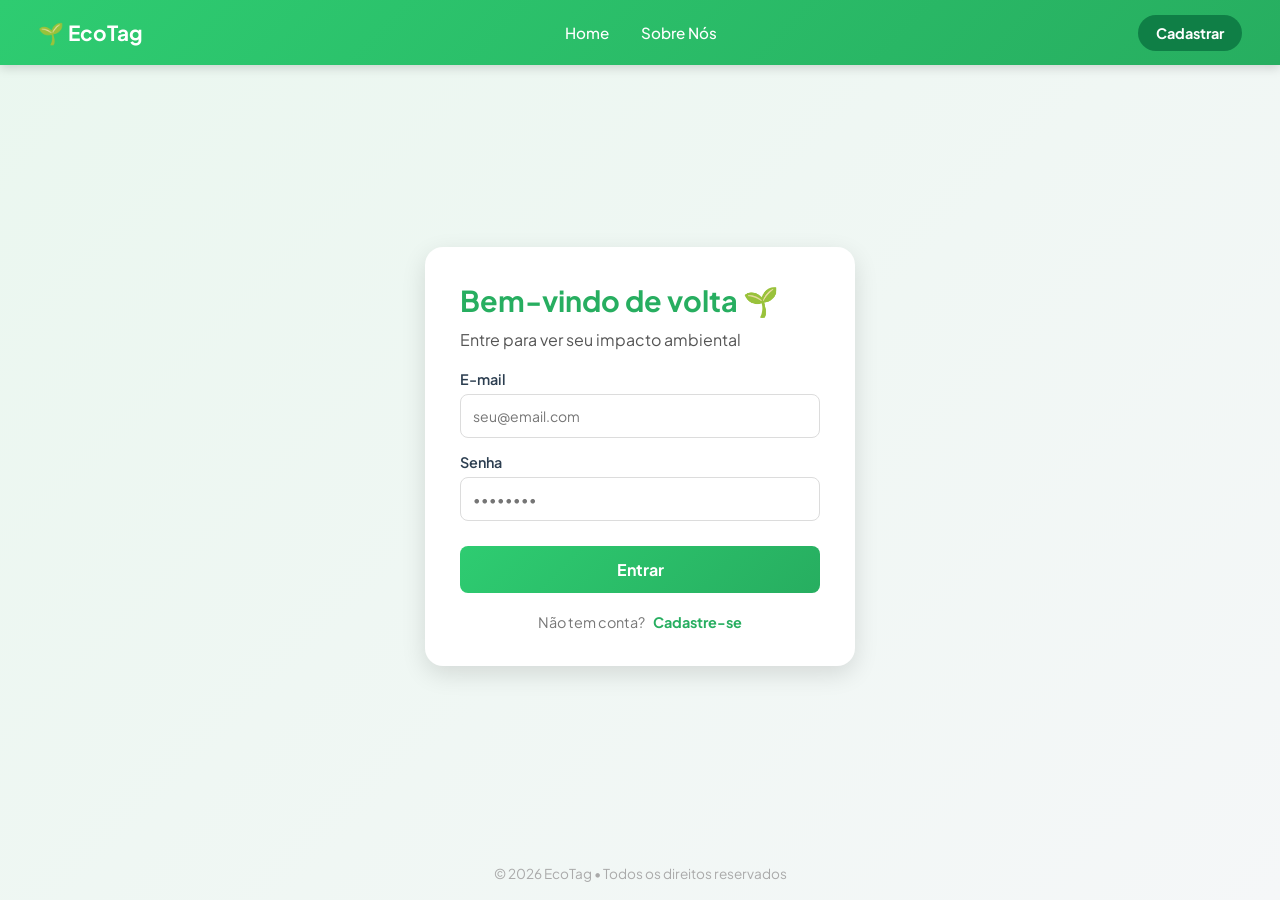
==== Frontend/login.html @ 14f07d28 "Integração front/Back" ====
<!DOCTYPE html>
<html lang="pt-BR">
<head>
  <meta charset="UTF-8" />
  <meta name="viewport" content="width=device-width, initial-scale=1.0" />
  <title>EcoTag — Login</title>
  <link rel="preconnect" href="https://fonts.googleapis.com">
  <link href="https://fonts.googleapis.com/css2?family=Plus+Jakarta+Sans:wght@400;600;700&display=swap" rel="stylesheet">
  <link rel="stylesheet" href="login.css" />
</head>
<body>

<header class="header">
  <div class="logo">🌱 EcoTag</div>
  <nav class="nav">
    <a href="index.html">Home</a>
    <a href="index.html#sobre">Sobre Nós</a>
  </nav>
  <div class="actions">
    <a class="btn-cadastrar" href="Register.html">Cadastrar</a>
  </div>
</header>

<main class="login-page">
  <div class="login-card">
    <h2>Bem-vindo de volta 🌱</h2>
    <p>Entre para ver seu impacto ambiental</p>

    <!-- Mensagem de erro -->
    <div id="erro" class="mensagem-erro" style="display:none;"></div>

    <form id="loginForm">
      <label for="email">E-mail</label>
      <input type="email" id="email" placeholder="seu@email.com" required />

      <label for="password">Senha</label>
      <input type="password" id="password" placeholder="••••••••" required />

      <button type="submit" id="btnLogin">Entrar</button>
    </form>

    <div class="login-links">
      <span>Não tem conta?</span>
      <a href="Register.html">Cadastre-se</a>
    </div>
  </div>
</main>

<footer class="footer">
  <p>© 2026 EcoTag • Todos os direitos reservados</p>
</footer>

<script src="api.js"></script>
<script>
  // Se já está logado, vai para a home
  if (getToken()) window.location.href = "index.html";

  document.getElementById("loginForm").addEventListener("submit", async function (e) {
    e.preventDefault();

    const email    = document.getElementById("email").value.trim();
    const password = document.getElementById("password").value.trim();
    const btn      = document.getElementById("btnLogin");
    const erro     = document.getElementById("erro");

    // Feedback visual de carregando
    btn.textContent = "Entrando...";
    btn.disabled = true;
    erro.style.display = "none";

    try {
      const token = await login(email, password);
      salvarTokenEIr(token); // salva e redireciona para index.html
    } catch (err) {
      erro.textContent = err.message;
      erro.style.display = "block";
      btn.textContent = "Entrar";
      btn.disabled = false;
    }
  });
</script>

</body>
</html>
---- Frontend/login.css ----
* {
  margin: 0;
  padding: 0;
  box-sizing: border-box;
}

body {
  font-family: "Plus Jakarta Sans", "Segoe UI", Arial, sans-serif;
  background: linear-gradient(135deg, #eaf7ef, #f5f7f8);
  min-height: 100vh;
  display: flex;
  flex-direction: column;
}

/* ——— HEADER ——— */
.header {
  width: 100%;
  height: 65px;
  background: linear-gradient(135deg, #2ecc71, #27ae60);
  display: flex;
  align-items: center;
  justify-content: space-between;
  padding: 0 38px;
  box-shadow: 0 3px 10px rgba(0,0,0,0.15);
}

.logo {
  color: #fff;
  font-size: 1.3rem;
  font-weight: 700;
}

.nav {
  display: flex;
  gap: 32px;
}

.nav a {
  color: #fff;
  text-decoration: none;
  font-weight: 500;
  font-size: 0.95rem;
}

.nav a:hover { opacity: 0.8; }

.actions { display: flex; gap: 10px; }

.btn-cadastrar {
  background: #0f7f46;
  color: #fff;
  padding: 9px 18px;
  border-radius: 20px;
  text-decoration: none;
  font-weight: bold;
  font-size: 0.9rem;
  transition: background 0.2s;
}

.btn-cadastrar:hover { background: #0a5c31; }

/* ——— LOGIN CARD ——— */
.login-page {
  flex: 1;
  display: flex;
  justify-content: center;
  align-items: center;
  padding: 45px 20px;
}

.login-card {
  width: 100%;
  max-width: 430px;
  background: #fff;
  padding: 35px;
  border-radius: 18px;
  box-shadow: 0 8px 25px rgba(0,0,0,0.12);
}

.login-card h2 {
  color: #27ae60;
  margin-bottom: 10px;
  font-size: 1.8rem;
}

.login-card > p {
  color: #555;
  margin-bottom: 20px;
}

.login-card label {
  display: block;
  margin-top: 15px;
  font-weight: 600;
  color: #2c3e50;
  font-size: 0.9rem;
}

.login-card input {
  width: 100%;
  padding: 12px;
  margin-top: 6px;
  border: 1px solid #dcdcdc;
  border-radius: 8px;
  outline: none;
  font-size: 14px;
  font-family: inherit;
}

.login-card input:focus { border-color: #27ae60; }

.login-card button {
  width: 100%;
  margin-top: 25px;
  padding: 13px;
  border: none;
  border-radius: 8px;
  background: linear-gradient(135deg, #2ecc71, #27ae60);
  color: white;
  font-weight: bold;
  font-size: 1rem;
  cursor: pointer;
  font-family: inherit;
  transition: opacity 0.2s;
}

.login-card button:hover { opacity: 0.9; }
.login-card button:disabled { opacity: 0.6; cursor: not-allowed; }

/* ——— MENSAGENS ——— */
.mensagem-erro {
  background: #fdecea;
  color: #c0392b;
  border: 1px solid #f5c6cb;
  border-radius: 8px;
  padding: 10px 14px;
  font-size: 0.9rem;
  margin-bottom: 5px;
}

.mensagem-sucesso {
  background: #eafaf1;
  color: #27ae60;
  border: 1px solid #a9dfbf;
  border-radius: 8px;
  padding: 10px 14px;
  font-size: 0.9rem;
  margin-bottom: 5px;
}

/* ——— LINKS ——— */
.login-links {
  margin-top: 20px;
  text-align: center;
  color: #777;
  font-size: 0.9rem;
}

.login-links a {
  color: #27ae60;
  text-decoration: none;
  font-weight: bold;
  margin-left: 6px;
}

/* ——— FOOTER ——— */
.footer {
  text-align: center;
  padding: 18px;
  color: #aaa;
  font-size: 0.85rem;
}

@media (max-width: 768px) {
  .header { padding: 0 20px; }
  .nav { display: none; }
  .login-card { padding: 28px 22px; }
}
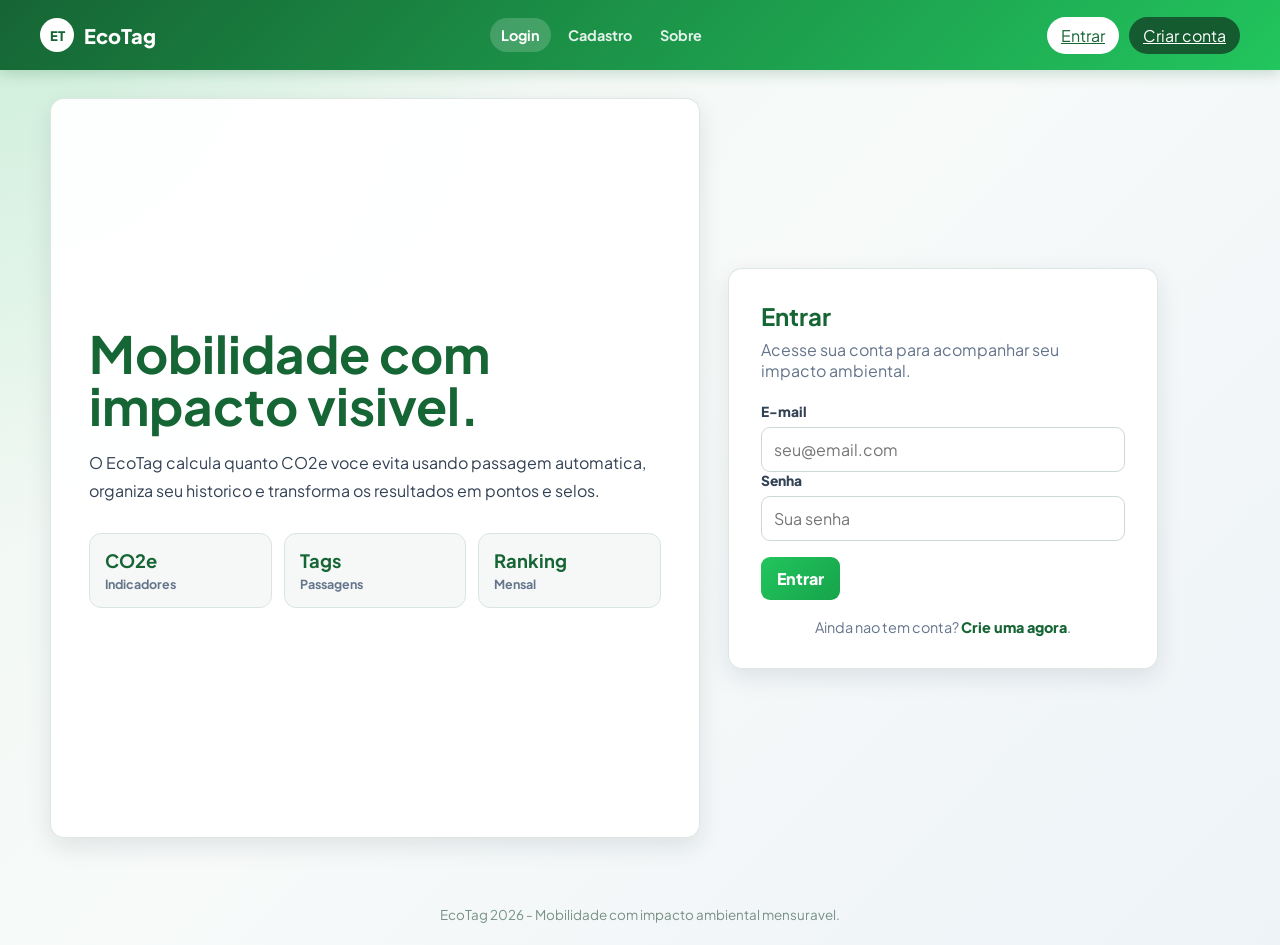
==== commit d9112319: "Finaliza telas e rotas do frontend" ====
--- a/Frontend/login.html
+++ b/Frontend/login.html
@@ -3,82 +3,13 @@
 <head>
   <meta charset="UTF-8" />
   <meta name="viewport" content="width=device-width, initial-scale=1.0" />
-  <title>EcoTag — Login</title>
-  <link rel="preconnect" href="https://fonts.googleapis.com">
-  <link href="https://fonts.googleapis.com/css2?family=Plus+Jakarta+Sans:wght@400;600;700&display=swap" rel="stylesheet">
-  <link rel="stylesheet" href="login.css" />
+  <title>EcoTag - Login</title>
+  <meta http-equiv="refresh" content="0; url=index.html#/login" />
 </head>
 <body>
-
-<header class="header">
-  <div class="logo">🌱 EcoTag</div>
-  <nav class="nav">
-    <a href="index.html">Home</a>
-    <a href="index.html#sobre">Sobre Nós</a>
-  </nav>
-  <div class="actions">
-    <a class="btn-cadastrar" href="Register.html">Cadastrar</a>
-  </div>
-</header>
-
-<main class="login-page">
-  <div class="login-card">
-    <h2>Bem-vindo de volta 🌱</h2>
-    <p>Entre para ver seu impacto ambiental</p>
-
-    <!-- Mensagem de erro -->
-    <div id="erro" class="mensagem-erro" style="display:none;"></div>
-
-    <form id="loginForm">
-      <label for="email">E-mail</label>
-      <input type="email" id="email" placeholder="seu@email.com" required />
-
-      <label for="password">Senha</label>
-      <input type="password" id="password" placeholder="••••••••" required />
-
-      <button type="submit" id="btnLogin">Entrar</button>
-    </form>
-
-    <div class="login-links">
-      <span>Não tem conta?</span>
-      <a href="Register.html">Cadastre-se</a>
-    </div>
-  </div>
-</main>
-
-<footer class="footer">
-  <p>© 2026 EcoTag • Todos os direitos reservados</p>
-</footer>
-
-<script src="api.js"></script>
-<script>
-  // Se já está logado, vai para a home
-  if (getToken()) window.location.href = "index.html";
-
-  document.getElementById("loginForm").addEventListener("submit", async function (e) {
-    e.preventDefault();
-
-    const email    = document.getElementById("email").value.trim();
-    const password = document.getElementById("password").value.trim();
-    const btn      = document.getElementById("btnLogin");
-    const erro     = document.getElementById("erro");
-
-    // Feedback visual de carregando
-    btn.textContent = "Entrando...";
-    btn.disabled = true;
-    erro.style.display = "none";
-
-    try {
-      const token = await login(email, password);
-      salvarTokenEIr(token); // salva e redireciona para index.html
-    } catch (err) {
-      erro.textContent = err.message;
-      erro.style.display = "block";
-      btn.textContent = "Entrar";
-      btn.disabled = false;
-    }
-  });
-</script>
-
+  <p>Redirecionando para <a href="index.html#/login">login</a>...</p>
+  <script>
+    window.location.replace("index.html#/login");
+  </script>
 </body>
 </html>
